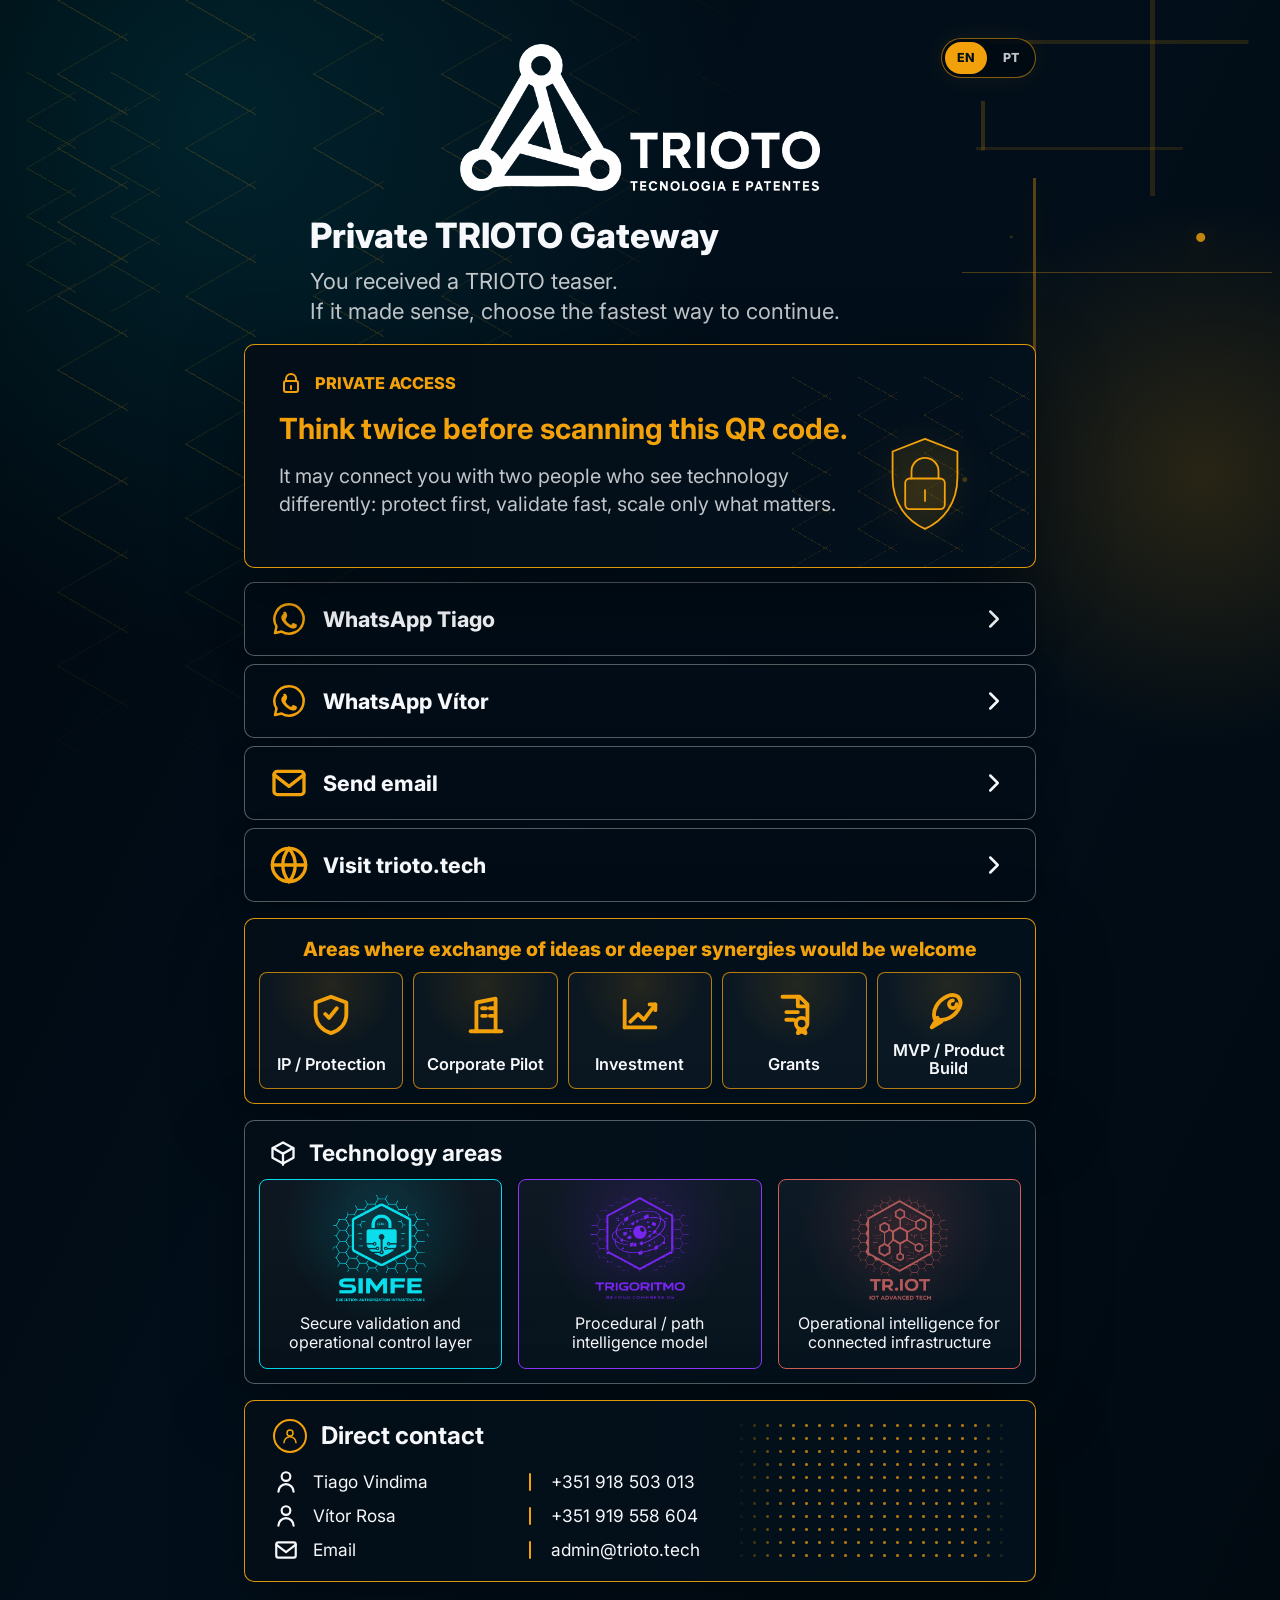
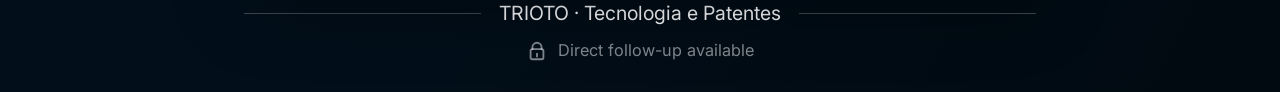
==== gateway/index.html @ 7d8ecd91 "Add private gateway page" ====
<!doctype html>
<html lang="en">
<head>
  <meta charset="utf-8">
  <meta name="viewport" content="width=device-width, initial-scale=1">
  <title>Private TRIOTO Gateway</title>
  <meta name="description" content="Private TRIOTO gateway for direct follow-up.">
  <meta name="robots" content="noindex, nofollow">

  <link rel="icon" href="/assets/favicon.svg" type="image/svg+xml">
  <link rel="icon" href="/assets/favicon-32.png" sizes="32x32">
  <link rel="icon" href="/assets/favicon-16.png" sizes="16x16">
  <link rel="apple-touch-icon" href="/assets/apple-touch-icon.png">

  <meta property="og:title" content="Private TRIOTO Gateway">
  <meta property="og:description" content="Private access for TRIOTO follow-up.">
  <meta property="og:type" content="website">
  <meta property="og:url" content="https://trioto.tech/gateway/">
  <meta property="og:image" content="https://trioto.tech/assets/logo-trioto-horizontal-official-black.png">
  <meta name="twitter:card" content="summary">
  <meta name="twitter:title" content="Private TRIOTO Gateway">
  <meta name="twitter:description" content="Private access for TRIOTO follow-up.">

  <link rel="preconnect" href="https://fonts.googleapis.com">
  <link rel="preconnect" href="https://fonts.gstatic.com" crossorigin>
  <link href="https://fonts.googleapis.com/css2?family=Inter:wght@400;500;600;700;800&display=swap" rel="stylesheet">
  <link rel="stylesheet" href="/assets/css/trioto-gateway.css?v=20260603r1">
</head>
<body>
  <main class="gateway-page" id="main">
    <div class="ambient ambient-left" aria-hidden="true"></div>
    <div class="ambient ambient-right" aria-hidden="true"></div>

    <section class="gateway-shell" aria-labelledby="gateway-title">
      <header class="gateway-hero">
        <div class="language-switch" aria-label="Language">
          <button class="language-option is-active" type="button" data-lang-option="en" aria-pressed="true">EN</button>
          <button class="language-option" type="button" data-lang-option="pt" aria-pressed="false">PT</button>
        </div>

        <a class="gateway-logo-link" href="https://trioto.tech/" aria-label="TRIOTO home">
          <img class="gateway-logo" src="/assets/logo-trioto-horizontal-official-black.png" alt="TRIOTO Tecnologia e Patentes">
        </a>

        <div class="hero-copy">
          <h1 id="gateway-title" data-i18n="title">Private TRIOTO Gateway</h1>
          <p data-i18n="leadLineOne">You received a TRIOTO teaser.</p>
          <p data-i18n="leadLineTwo">If it made sense, choose the fastest way to continue.</p>
        </div>
      </header>

      <section class="warning-panel" aria-labelledby="warning-title">
        <div class="warning-copy">
          <p class="section-kicker">
            <span class="icon icon-lock" aria-hidden="true">
              <svg viewBox="0 0 24 24" focusable="false">
                <path d="M7 10V8a5 5 0 0 1 10 0v2"></path>
                <rect x="5" y="10" width="14" height="11" rx="2"></rect>
                <path d="M12 15v3"></path>
              </svg>
            </span>
            <span data-i18n="privateAccess">Private access</span>
          </p>
          <h2 id="warning-title" data-i18n="warningTitle">Think twice before scanning this QR code.</h2>
          <p data-i18n="warningBody">It may connect you with two people who see technology differently: protect first, validate fast, scale only what matters.</p>
        </div>
        <div class="shield-mark" aria-hidden="true">
          <svg viewBox="0 0 120 120" focusable="false">
            <path d="M60 11 96 25v29c0 29-16 48-36 57-20-9-36-28-36-57V25l36-14Z"></path>
            <path d="M45 55v-8a15 15 0 0 1 30 0v8"></path>
            <rect x="38" y="55" width="44" height="34" rx="5"></rect>
            <path d="M60 68v12"></path>
          </svg>
        </div>
      </section>

      <nav class="action-list" aria-label="Private TRIOTO actions">
        <a class="action-row" href="https://wa.me/351918503013" target="_blank" rel="noopener" data-whatsapp="tiago">
          <span class="action-icon whatsapp-icon" aria-hidden="true">
            <svg viewBox="0 0 32 32" focusable="false">
              <path d="M16 4.25a11.7 11.7 0 0 0-10 17.76L4.8 27.2l5.32-1.16A11.7 11.7 0 1 0 16 4.25Z"></path>
              <path d="M11.4 10.8c.25-.58.54-.6.8-.6h.58c.2 0 .5.08.76.38.25.3.96 1.03.96 2.5s-.99 2.9-1.13 3.1c-.14.2-.2.38-.04.68.17.3.75 1.36 1.6 2.2 1.1 1.09 2.03 1.43 2.33 1.6.3.16.48.14.66-.08.18-.2.77-.87.98-1.17.2-.3.41-.25.7-.15.28.1 1.8.85 2.1 1 .31.15.52.23.6.36.07.13.07.76-.18 1.48-.24.72-1.45 1.38-2.03 1.43-.53.05-1.2.08-1.94-.12-.45-.12-1.02-.33-1.76-.65-3.1-1.34-5.13-4.46-5.28-4.67-.15-.2-1.26-1.67-1.26-3.18s.8-2.25 1.08-2.55c.28-.3.62-.38.82-.38Z"></path>
            </svg>
          </span>
          <span class="action-label" data-i18n="whatsappTiago">WhatsApp Tiago</span>
          <span class="action-arrow" aria-hidden="true">
            <svg viewBox="0 0 24 24" focusable="false"><path d="m9 18 6-6-6-6"></path></svg>
          </span>
        </a>

        <a class="action-row" href="https://wa.me/351919558604" target="_blank" rel="noopener" data-whatsapp="vitor">
          <span class="action-icon whatsapp-icon" aria-hidden="true">
            <svg viewBox="0 0 32 32" focusable="false">
              <path d="M16 4.25a11.7 11.7 0 0 0-10 17.76L4.8 27.2l5.32-1.16A11.7 11.7 0 1 0 16 4.25Z"></path>
              <path d="M11.4 10.8c.25-.58.54-.6.8-.6h.58c.2 0 .5.08.76.38.25.3.96 1.03.96 2.5s-.99 2.9-1.13 3.1c-.14.2-.2.38-.04.68.17.3.75 1.36 1.6 2.2 1.1 1.09 2.03 1.43 2.33 1.6.3.16.48.14.66-.08.18-.2.77-.87.98-1.17.2-.3.41-.25.7-.15.28.1 1.8.85 2.1 1 .31.15.52.23.6.36.07.13.07.76-.18 1.48-.24.72-1.45 1.38-2.03 1.43-.53.05-1.2.08-1.94-.12-.45-.12-1.02-.33-1.76-.65-3.1-1.34-5.13-4.46-5.28-4.67-.15-.2-1.26-1.67-1.26-3.18s.8-2.25 1.08-2.55c.28-.3.62-.38.82-.38Z"></path>
            </svg>
          </span>
          <span class="action-label" data-i18n="whatsappVitor">WhatsApp Vítor</span>
          <span class="action-arrow" aria-hidden="true">
            <svg viewBox="0 0 24 24" focusable="false"><path d="m9 18 6-6-6-6"></path></svg>
          </span>
        </a>

        <a class="action-row" href="mailto:admin@trioto.tech" data-email-link>
          <span class="action-icon" aria-hidden="true">
            <svg viewBox="0 0 24 24" focusable="false">
              <rect x="3" y="5" width="18" height="14" rx="2"></rect>
              <path d="m3 7 9 7 9-7"></path>
            </svg>
          </span>
          <span class="action-label" data-i18n="sendEmail">Send email</span>
          <span class="action-arrow" aria-hidden="true">
            <svg viewBox="0 0 24 24" focusable="false"><path d="m9 18 6-6-6-6"></path></svg>
          </span>
        </a>

        <a class="action-row" href="https://trioto.tech/" target="_blank" rel="noopener">
          <span class="action-icon" aria-hidden="true">
            <svg viewBox="0 0 24 24" focusable="false">
              <circle cx="12" cy="12" r="10"></circle>
              <path d="M2 12h20"></path>
              <path d="M12 2a15.3 15.3 0 0 1 0 20"></path>
              <path d="M12 2a15.3 15.3 0 0 0 0 20"></path>
            </svg>
          </span>
          <span class="action-label" data-i18n="visitSite">Visit trioto.tech</span>
          <span class="action-arrow" aria-hidden="true">
            <svg viewBox="0 0 24 24" focusable="false"><path d="m9 18 6-6-6-6"></path></svg>
          </span>
        </a>
      </nav>

      <section class="interest-panel" aria-labelledby="interest-title">
        <h2 id="interest-title" data-i18n="interestTitle">Areas where exchange of ideas or deeper synergies would be welcome</h2>
        <div class="interest-grid">
          <a class="interest-card" href="https://wa.me/351918503013" target="_blank" rel="noopener" data-interest-whatsapp="ip" aria-label="WhatsApp Tiago about IP / Protection">
            <svg viewBox="0 0 24 24" aria-hidden="true" focusable="false">
              <path d="M12 3 20 6v6c0 5-3.2 8.5-8 10-4.8-1.5-8-5-8-10V6l8-3Z"></path>
              <path d="m9 12 2 2 4-5"></path>
            </svg>
            <h3 data-i18n="interestIp">IP / Protection</h3>
          </a>
          <a class="interest-card" href="https://wa.me/351918503013" target="_blank" rel="noopener" data-interest-whatsapp="corporate" aria-label="WhatsApp Tiago about Corporate Pilot">
            <svg viewBox="0 0 24 24" aria-hidden="true" focusable="false">
              <path d="M4 21h16"></path>
              <path d="M7 21V6l10-2v17"></path>
              <path d="M10 9h2"></path>
              <path d="M10 13h2"></path>
              <path d="M14 9h2"></path>
              <path d="M14 13h2"></path>
            </svg>
            <h3 data-i18n="interestCorporate">Corporate Pilot</h3>
          </a>
          <a class="interest-card" href="https://wa.me/351918503013" target="_blank" rel="noopener" data-interest-whatsapp="investment" aria-label="WhatsApp Tiago about Investment">
            <svg viewBox="0 0 24 24" aria-hidden="true" focusable="false">
              <path d="M4 19V5"></path>
              <path d="M4 19h16"></path>
              <path d="M7 16l4-4 3 3 6-8"></path>
              <path d="M17 7h3v3"></path>
            </svg>
            <h3 data-i18n="interestInvestment">Investment</h3>
          </a>
          <a class="interest-card" href="https://wa.me/351918503013" target="_blank" rel="noopener" data-interest-whatsapp="grants" aria-label="WhatsApp Tiago about Grants">
            <svg viewBox="0 0 24 24" aria-hidden="true" focusable="false">
              <path d="M6 3h9l4 4v9"></path>
              <path d="M14 3v5h5"></path>
              <path d="M8 11h6"></path>
              <path d="M8 15h4"></path>
              <circle cx="16" cy="17" r="3"></circle>
              <path d="m14.7 19.7-.7 2.3 2-1 2 1-.7-2.3"></path>
            </svg>
            <h3 data-i18n="interestGrants">Grants</h3>
          </a>
          <a class="interest-card" href="https://wa.me/351918503013" target="_blank" rel="noopener" data-interest-whatsapp="mvp" aria-label="WhatsApp Tiago about MVP / Product Build">
            <svg viewBox="0 0 24 24" aria-hidden="true" focusable="false">
              <path d="M4.5 16.5c-1.3-4.3 1.6-9.4 6.3-11.6 1.9-.9 4-.9 5.7 0 1.6 1.6 1.9 3.7 1 5.6-2.2 4.8-7.4 7.7-11.7 6.4Z"></path>
              <path d="M14 7a2 2 0 1 0 2 2"></path>
              <path d="M6 16 3 21l5-3"></path>
            </svg>
            <h3 data-i18n="interestMvp">MVP / Product Build</h3>
          </a>
        </div>
      </section>

      <section class="technology-panel" aria-labelledby="technology-title">
        <h2 id="technology-title">
          <span class="icon" aria-hidden="true">
            <svg viewBox="0 0 24 24" focusable="false">
              <path d="m21 16-9 5-9-5V8l9-5 9 5v8Z"></path>
              <path d="m3.3 7.6 8.7 5 8.7-5"></path>
              <path d="M12 22V12"></path>
            </svg>
          </span>
          <span data-i18n="technologyTitle">Technology areas</span>
        </h2>
        <div class="technology-grid">
          <article class="technology-card simfe-card">
            <img src="/assets/logo-simfe-official.png" alt="SIMFE">
            <p data-i18n="simfeBody">Secure validation and operational control layer</p>
          </article>
          <article class="technology-card trigoritmo-card">
            <img src="/assets/logo-trigoritmo-official.png" alt="TRIGORITMO">
            <p data-i18n="trigoritmoBody">Procedural / path intelligence model</p>
          </article>
          <article class="technology-card triot-card">
            <img src="/assets/logo-triot-official.png" alt="TR.IOT">
            <p data-i18n="triotBody">Operational intelligence for connected infrastructure</p>
          </article>
        </div>
      </section>

      <section class="contact-panel" aria-labelledby="contact-title">
        <div class="contact-content">
          <h2 id="contact-title">
            <span class="contact-title-icon" aria-hidden="true">
              <svg viewBox="0 0 24 24" focusable="false">
                <circle cx="12" cy="8" r="4"></circle>
                <path d="M4 21a8 8 0 0 1 16 0"></path>
              </svg>
            </span>
            <span data-i18n="directContact">Direct contact</span>
          </h2>
          <dl class="contact-list">
            <div>
              <dt>
                <svg viewBox="0 0 24 24" aria-hidden="true" focusable="false">
                  <circle cx="12" cy="7" r="4"></circle>
                  <path d="M5 21a7 7 0 0 1 14 0"></path>
                </svg>
                Tiago Vindima
              </dt>
              <dd><a href="tel:+351918503013">+351 918 503 013</a></dd>
            </div>
            <div>
              <dt>
                <svg viewBox="0 0 24 24" aria-hidden="true" focusable="false">
                  <circle cx="12" cy="7" r="4"></circle>
                  <path d="M5 21a7 7 0 0 1 14 0"></path>
                </svg>
                Vítor Rosa
              </dt>
              <dd><a href="tel:+351919558604">+351 919 558 604</a></dd>
            </div>
            <div>
              <dt>
                <svg viewBox="0 0 24 24" aria-hidden="true" focusable="false">
                  <rect x="3" y="5" width="18" height="14" rx="2"></rect>
                  <path d="m3 7 9 7 9-7"></path>
                </svg>
                Email
              </dt>
              <dd><a href="mailto:admin@trioto.tech">admin@trioto.tech</a></dd>
            </div>
          </dl>
        </div>
        <div class="contact-pattern" aria-hidden="true"></div>
      </section>

      <footer class="gateway-footer">
        <div class="footer-line" aria-hidden="true"></div>
        <p>TRIOTO <span>&middot;</span> <span data-i18n="footerCompany">Tecnologia e Patentes</span></p>
        <div class="footer-line" aria-hidden="true"></div>
        <small>
          <svg viewBox="0 0 24 24" aria-hidden="true" focusable="false">
            <path d="M7 10V8a5 5 0 0 1 10 0v2"></path>
            <rect x="5" y="10" width="14" height="11" rx="2"></rect>
            <path d="M12 15v3"></path>
          </svg>
          <span data-i18n="footerFollowUp">Direct follow-up available</span>
        </small>
      </footer>
    </section>
  </main>

  <script src="/assets/js/trioto-gateway.js?v=20260603r1" defer></script>
</body>
</html>
---- assets/css/trioto-gateway.css ----
:root {
  --gateway-bg: #020b13;
  --gateway-panel: rgba(3, 16, 27, 0.74);
  --gateway-panel-strong: rgba(5, 20, 32, 0.9);
  --gateway-text: #f7f8fb;
  --gateway-muted: rgba(247, 248, 251, 0.78);
  --gateway-faint: rgba(247, 248, 251, 0.52);
  --gateway-border: rgba(255, 255, 255, 0.33);
  --gateway-border-soft: rgba(255, 255, 255, 0.18);
  --gateway-amber: #f2a10b;
  --gateway-amber-soft: rgba(242, 161, 11, 0.14);
  --gateway-cyan: #00d9ee;
  --gateway-purple: #8f35ff;
  --gateway-red: #d75d56;
  --gateway-radius: 10px;
  --gateway-radius-tight: 8px;
  --gateway-shadow: 0 22px 70px rgba(0, 0, 0, 0.36);
}

* {
  box-sizing: border-box;
}

html {
  min-height: 100%;
  background: var(--gateway-bg);
  scroll-behavior: smooth;
}

body {
  min-height: 100%;
  margin: 0;
  font-family: "Inter", "Segoe UI", "Helvetica Neue", Arial, sans-serif;
  color: var(--gateway-text);
  background: var(--gateway-bg);
  line-height: 1.4;
}

img {
  display: block;
  max-width: 100%;
  height: auto;
}

a {
  color: inherit;
}

button,
a {
  -webkit-tap-highlight-color: transparent;
}

.gateway-page {
  position: relative;
  min-height: 100vh;
  overflow: hidden;
  padding: 38px 18px 0;
  background:
    radial-gradient(circle at 79% 14%, rgba(242, 161, 11, 0.18) 0 1px, transparent 2px),
    radial-gradient(circle at 94% 28%, rgba(242, 161, 11, 0.16), transparent 16%),
    radial-gradient(circle at 17% 7%, rgba(0, 217, 238, 0.12), transparent 28%),
    linear-gradient(115deg, rgba(0, 7, 13, 0.98), rgba(2, 15, 27, 0.98) 45%, rgba(1, 10, 17, 1));
}

.gateway-page::before {
  content: "";
  position: absolute;
  inset: 0;
  pointer-events: none;
  opacity: 0.52;
  background:
    linear-gradient(30deg, transparent 0 72%, rgba(242, 161, 11, 0.28) 72% 73%, transparent 73%),
    linear-gradient(150deg, transparent 0 72%, rgba(242, 161, 11, 0.16) 72% 73%, transparent 73%);
  background-size: 128px 74px;
  -webkit-mask-image: radial-gradient(circle at 8% 8%, #000 0 18%, transparent 34%);
  mask-image: radial-gradient(circle at 8% 8%, #000 0 18%, transparent 34%);
}

.gateway-page::after {
  content: "";
  position: absolute;
  top: -70px;
  right: -86px;
  width: 470px;
  height: 380px;
  pointer-events: none;
  opacity: 0.55;
  background:
    linear-gradient(90deg, transparent 0 18%, rgba(242, 161, 11, 0.36) 18% 19%, transparent 19% 100%),
    linear-gradient(0deg, transparent 0 42%, rgba(242, 161, 11, 0.24) 42% 43%, transparent 43% 100%),
    linear-gradient(90deg, transparent 0 54%, rgba(242, 161, 11, 0.28) 54% 55%, transparent 55% 100%),
    linear-gradient(0deg, transparent 0 70%, rgba(242, 161, 11, 0.26) 70% 71%, transparent 71% 100%);
  clip-path: polygon(20% 17%, 93% 17%, 93% 27%, 75% 27%, 75% 38%, 96% 38%, 96% 48%, 61% 48%, 61% 60%, 87% 60%, 87% 70%, 38% 70%, 38% 58%, 17% 58%, 17% 45%, 35% 45%, 35% 33%, 20% 33%);
}

.ambient {
  position: absolute;
  pointer-events: none;
}

.ambient-left {
  top: 72px;
  left: -8px;
  width: 170px;
  height: 240px;
  opacity: 0.36;
  background:
    linear-gradient(30deg, transparent 0 70%, rgba(242, 161, 11, 0.42) 70% 71%, transparent 71%),
    linear-gradient(150deg, transparent 0 70%, rgba(242, 161, 11, 0.28) 70% 71%, transparent 71%);
  background-size: 84px 48px;
}

.ambient-right {
  right: 8px;
  top: 178px;
  width: 310px;
  height: 180px;
  opacity: 0.8;
  background:
    radial-gradient(circle at 77% 33%, var(--gateway-amber) 0 4px, transparent 5px),
    linear-gradient(90deg, transparent 0 23%, rgba(242, 161, 11, 0.44) 23% 24%, transparent 24%),
    linear-gradient(0deg, transparent 0 47%, rgba(242, 161, 11, 0.38) 47% 48%, transparent 48%);
  filter: drop-shadow(0 0 14px rgba(242, 161, 11, 0.36));
}

.gateway-shell {
  position: relative;
  z-index: 1;
  width: min(100%, 792px);
  margin: 0 auto;
  padding: 0 0 30px;
}

.gateway-hero {
  position: relative;
  padding-top: 6px;
}

.language-switch {
  position: absolute;
  top: 0;
  right: 0;
  display: inline-grid;
  grid-template-columns: repeat(2, 1fr);
  gap: 3px;
  padding: 3px;
  border: 1px solid rgba(242, 161, 11, 0.55);
  border-radius: 999px;
  background: rgba(1, 10, 18, 0.78);
  box-shadow: 0 0 24px rgba(242, 161, 11, 0.08);
}

.language-option {
  min-width: 42px;
  min-height: 32px;
  border: 0;
  border-radius: 999px;
  color: var(--gateway-muted);
  background: transparent;
  font: inherit;
  font-size: 0.78rem;
  font-weight: 800;
  cursor: pointer;
}

.language-option.is-active {
  color: #06111c;
  background: var(--gateway-amber);
}

.gateway-logo-link {
  display: block;
  width: 360px;
  max-width: calc(100% - 120px);
  margin: 0 auto 26px;
  text-decoration: none;
}

.gateway-logo {
  width: 100%;
  filter: invert(1) brightness(1.05);
}

.hero-copy {
  margin-left: 66px;
  max-width: 720px;
}

.hero-copy h1 {
  margin: 0 0 12px;
  font-size: 2.18rem;
  line-height: 1.08;
  letter-spacing: 0;
  font-weight: 800;
}

.hero-copy p {
  margin: 0;
  color: var(--gateway-muted);
  font-size: 1.38rem;
  line-height: 1.34;
  font-weight: 400;
}

.warning-panel,
.interest-panel,
.technology-panel,
.contact-panel {
  position: relative;
  border: 1px solid rgba(242, 161, 11, 0.92);
  border-radius: var(--gateway-radius);
  background:
    linear-gradient(90deg, rgba(3, 14, 23, 0.98), rgba(3, 18, 30, 0.78)),
    var(--gateway-panel);
  box-shadow: var(--gateway-shadow);
}

.warning-panel {
  min-height: 224px;
  margin-top: 18px;
  padding: 26px 32px 24px 34px;
  overflow: hidden;
}

.warning-panel::after {
  content: "";
  position: absolute;
  right: 0;
  bottom: 0;
  width: 270px;
  height: 190px;
  opacity: 0.32;
  background:
    linear-gradient(30deg, transparent 0 70%, rgba(242, 161, 11, 0.55) 70% 71%, transparent 71%),
    linear-gradient(150deg, transparent 0 70%, rgba(242, 161, 11, 0.34) 70% 71%, transparent 71%),
    radial-gradient(circle at 74% 54%, rgba(242, 161, 11, 0.8) 0 2px, transparent 3px);
  background-size: 66px 38px, 66px 38px, 100% 100%;
}

.section-kicker {
  display: flex;
  align-items: center;
  gap: 12px;
  margin: 0 0 18px;
  color: var(--gateway-amber);
  font-size: 1.02rem;
  font-weight: 800;
  text-transform: uppercase;
}

.icon,
.action-icon,
.action-arrow,
.contact-title-icon {
  display: inline-flex;
  align-items: center;
  justify-content: center;
  flex: 0 0 auto;
}

svg {
  width: 100%;
  height: 100%;
  fill: none;
  stroke: currentColor;
  stroke-width: 2;
  stroke-linecap: round;
  stroke-linejoin: round;
}

.icon-lock {
  width: 24px;
  height: 24px;
}

.warning-copy h2 {
  margin: 0 0 16px;
  color: var(--gateway-amber);
  font-size: 1.82rem;
  line-height: 1.12;
  letter-spacing: 0;
}

.warning-copy p:last-child {
  max-width: 590px;
  margin: 0;
  color: var(--gateway-muted);
  font-size: 1.24rem;
  line-height: 1.42;
}

.shield-mark {
  position: absolute;
  right: 56px;
  bottom: 30px;
  z-index: 1;
  width: 108px;
  height: 108px;
  color: var(--gateway-amber);
  filter: drop-shadow(0 0 18px rgba(242, 161, 11, 0.32));
}

.shield-mark svg path:first-child,
.shield-mark svg rect {
  fill: rgba(242, 161, 11, 0.08);
}

.action-list {
  display: grid;
  gap: 8px;
  margin: 14px 0 16px;
}

.action-row {
  display: grid;
  grid-template-columns: 54px minmax(0, 1fr) 34px;
  align-items: center;
  min-height: 74px;
  padding: 0 22px 0 24px;
  color: var(--gateway-text);
  text-decoration: none;
  border: 1px solid var(--gateway-border);
  border-radius: var(--gateway-radius);
  background: rgba(2, 13, 23, 0.82);
  box-shadow: 0 12px 30px rgba(0, 0, 0, 0.24);
  transition: border-color 160ms ease, background-color 160ms ease, transform 160ms ease;
}

.action-row:hover,
.action-row:focus-visible {
  border-color: rgba(242, 161, 11, 0.88);
  background: rgba(6, 23, 36, 0.95);
  transform: translateY(-1px);
}

.action-row:focus-visible,
.language-option:focus-visible {
  outline: 3px solid rgba(242, 161, 11, 0.38);
  outline-offset: 3px;
}

.action-icon {
  width: 40px;
  height: 40px;
  color: var(--gateway-amber);
}

.whatsapp-icon svg path:first-child {
  fill: none;
}

.whatsapp-icon svg path:last-child {
  fill: currentColor;
  stroke: none;
}

.action-label {
  min-width: 0;
  overflow-wrap: anywhere;
  font-size: 1.34rem;
  font-weight: 760;
  letter-spacing: 0;
}

.action-arrow {
  width: 30px;
  height: 30px;
  color: var(--gateway-text);
}

.interest-panel {
  padding: 18px 14px 14px;
}

.interest-panel h2 {
  margin: 0 0 10px;
  color: var(--gateway-amber);
  text-align: center;
  font-size: 1.22rem;
  line-height: 1.25;
  letter-spacing: 0;
  font-weight: 800;
}

.interest-grid {
  display: grid;
  grid-template-columns: repeat(5, minmax(0, 1fr));
  gap: 10px;
}

.interest-card {
  display: grid;
  place-items: center;
  min-height: 116px;
  padding: 14px 8px 10px;
  text-align: center;
  color: inherit;
  text-decoration: none;
  border: 1px solid rgba(242, 161, 11, 0.74);
  border-radius: var(--gateway-radius-tight);
  background:
    radial-gradient(circle at 50% 10%, rgba(242, 161, 11, 0.11), transparent 50%),
    rgba(255, 255, 255, 0.035);
  cursor: pointer;
  transition: border-color 160ms ease, background-color 160ms ease, transform 160ms ease;
}

.interest-card:hover,
.interest-card:focus-visible {
  border-color: var(--gateway-amber);
  background:
    radial-gradient(circle at 50% 10%, rgba(242, 161, 11, 0.18), transparent 54%),
    rgba(255, 255, 255, 0.055);
  transform: translateY(-1px);
}

.interest-card:focus-visible {
  outline: 3px solid rgba(242, 161, 11, 0.36);
  outline-offset: 3px;
}

.interest-card svg {
  width: 46px;
  height: 46px;
  margin-bottom: 8px;
  color: var(--gateway-amber);
}

.interest-card h3 {
  margin: 0;
  color: var(--gateway-text);
  font-size: 1.02rem;
  line-height: 1.14;
  font-weight: 600;
  letter-spacing: 0;
}

.technology-panel {
  margin-top: 16px;
  padding: 18px 14px 14px;
  border-color: var(--gateway-border);
}

.technology-panel h2 {
  display: flex;
  align-items: center;
  gap: 12px;
  margin: 0 0 12px 10px;
  font-size: 1.42rem;
  line-height: 1.2;
  letter-spacing: 0;
}

.technology-panel .icon {
  width: 28px;
  height: 28px;
  color: var(--gateway-text);
}

.technology-grid {
  display: grid;
  grid-template-columns: repeat(3, minmax(0, 1fr));
  gap: 16px;
}

.technology-card {
  display: grid;
  grid-template-rows: 1fr auto;
  min-height: 188px;
  padding: 12px 12px 15px;
  border: 1px solid var(--card-accent);
  border-radius: var(--gateway-radius-tight);
  background:
    radial-gradient(circle at 50% 24%, color-mix(in srgb, var(--card-accent) 17%, transparent), transparent 52%),
    linear-gradient(180deg, rgba(255, 255, 255, 0.045), rgba(255, 255, 255, 0.015));
  overflow: hidden;
}

.technology-card img {
  align-self: center;
  justify-self: center;
  width: min(100%, 190px);
  max-height: 112px;
  object-fit: contain;
}

.technology-card p {
  margin: 10px 4px 0;
  color: var(--gateway-text);
  text-align: center;
  font-size: 1rem;
  line-height: 1.22;
}

.simfe-card {
  --card-accent: var(--gateway-cyan);
}

.trigoritmo-card {
  --card-accent: var(--gateway-purple);
}

.triot-card {
  --card-accent: var(--gateway-red);
}

.contact-panel {
  display: grid;
  grid-template-columns: minmax(0, 1fr) 272px;
  gap: 20px;
  margin-top: 16px;
  padding: 18px 28px;
  overflow: hidden;
}

.contact-content {
  position: relative;
  z-index: 1;
}

.contact-panel h2 {
  display: flex;
  align-items: center;
  gap: 14px;
  margin: 0 0 16px;
  font-size: 1.52rem;
  line-height: 1.1;
  letter-spacing: 0;
}

.contact-title-icon {
  width: 34px;
  height: 34px;
  color: var(--gateway-amber);
  border: 2px solid currentColor;
  border-radius: 50%;
  padding: 6px;
}

.contact-list {
  display: grid;
  gap: 8px;
  margin: 0;
}

.contact-list div {
  display: grid;
  grid-template-columns: minmax(0, 240px) minmax(0, 1fr);
  align-items: center;
  gap: 16px;
}

.contact-list dt,
.contact-list dd {
  min-width: 0;
  margin: 0;
}

.contact-list dt {
  display: flex;
  align-items: center;
  gap: 14px;
  color: var(--gateway-text);
  font-size: 1.08rem;
}

.contact-list dt svg {
  flex: 0 0 auto;
  width: 26px;
  height: 26px;
}

.contact-list dd {
  position: relative;
  padding-left: 22px;
  color: var(--gateway-text);
  font-size: 1.08rem;
}

.contact-list dd::before {
  content: "";
  position: absolute;
  left: 0;
  top: 0.18em;
  bottom: 0.18em;
  width: 2px;
  border-radius: 999px;
  background: var(--gateway-amber);
}

.contact-list a {
  text-decoration: none;
}

.contact-list a:hover,
.contact-list a:focus-visible {
  color: var(--gateway-amber);
}

.contact-list a:focus-visible {
  outline: 3px solid rgba(242, 161, 11, 0.32);
  outline-offset: 3px;
}

.contact-pattern {
  align-self: stretch;
  min-height: 124px;
  opacity: 0.9;
  background-image: radial-gradient(circle, rgba(242, 161, 11, 0.8) 0 1px, transparent 2px);
  background-size: 13px 13px;
  -webkit-mask-image: linear-gradient(90deg, transparent, #000 22%, #000 88%, transparent);
  mask-image: linear-gradient(90deg, transparent, #000 22%, #000 88%, transparent);
}

.gateway-footer {
  display: grid;
  grid-template-columns: 1fr auto 1fr;
  align-items: center;
  gap: 18px;
  margin-top: 18px;
  color: var(--gateway-muted);
  text-align: center;
}

.footer-line {
  height: 1px;
  background: rgba(255, 255, 255, 0.24);
}

.gateway-footer p {
  margin: 0;
  color: var(--gateway-text);
  font-size: 1.22rem;
  white-space: nowrap;
}

.gateway-footer small {
  grid-column: 1 / -1;
  display: inline-flex;
  align-items: center;
  justify-content: center;
  gap: 10px;
  margin-top: -6px;
  color: var(--gateway-faint);
  font-size: 1.02rem;
}

.gateway-footer small svg {
  width: 22px;
  height: 22px;
}

@media (max-width: 820px) {
  .gateway-page {
    padding: 24px 14px 0;
  }

  .gateway-logo-link {
    width: 340px;
    max-width: calc(100% - 104px);
    margin-bottom: 34px;
  }

  .hero-copy {
    margin-left: 18px;
  }

  .hero-copy h1 {
    font-size: 1.72rem;
  }

  .hero-copy p {
    font-size: 1.08rem;
  }

  .warning-panel {
    grid-template-columns: 1fr;
    min-height: 0;
    padding: 24px 20px;
  }

  .warning-copy h2 {
    font-size: 1.62rem;
  }

  .warning-copy p:last-child {
    font-size: 1.08rem;
  }

  .shield-mark {
    display: none;
  }

  .interest-grid {
    grid-template-columns: repeat(2, minmax(0, 1fr));
  }

  .interest-card:last-child {
    grid-column: 1 / -1;
  }

  .technology-grid,
  .contact-panel {
    grid-template-columns: 1fr;
  }

  .technology-card {
    min-height: 186px;
  }

  .contact-pattern {
    display: none;
  }
}

@media (max-width: 560px) {
  .gateway-page::after,
  .ambient-right {
    display: none;
  }

  .gateway-shell {
    padding-bottom: 22px;
  }

  .language-switch {
    position: relative;
    top: auto;
    right: auto;
    width: max-content;
    margin: 0 0 22px auto;
  }

  .gateway-logo-link {
    width: 260px;
    max-width: 100%;
    margin-bottom: 26px;
  }

  .hero-copy {
    margin-left: 0;
  }

  .warning-panel {
    margin-top: 26px;
  }

  .section-kicker {
    font-size: 0.88rem;
  }

  .action-row {
    grid-template-columns: 44px minmax(0, 1fr) 26px;
    min-height: 66px;
    padding: 0 14px;
  }

  .action-icon {
    width: 34px;
    height: 34px;
  }

  .action-label {
    font-size: 1.08rem;
  }

  .interest-panel h2 {
    text-align: left;
    font-size: 1.04rem;
  }

  .interest-grid {
    gap: 8px;
  }

  .interest-card {
    min-height: 106px;
  }

  .interest-card h3 {
    font-size: 0.9rem;
  }

  .technology-panel h2,
  .contact-panel h2 {
    margin-left: 0;
    font-size: 1.22rem;
  }

  .technology-grid {
    gap: 10px;
  }

  .contact-panel {
    padding: 18px 16px;
  }

  .contact-list div {
    grid-template-columns: 1fr;
    gap: 4px;
  }

  .contact-list dd {
    padding-left: 40px;
  }

  .contact-list dd::before {
    left: 28px;
  }

  .gateway-footer {
    grid-template-columns: 1fr;
    gap: 8px;
  }

  .footer-line {
    display: none;
  }

  .gateway-footer p {
    font-size: 1rem;
    white-space: normal;
  }

  .gateway-footer small {
    margin-top: 0;
    font-size: 0.9rem;
  }
}

@media (prefers-reduced-motion: reduce) {
  *,
  *::before,
  *::after {
    transition-duration: 0.01ms !important;
    scroll-behavior: auto !important;
  }
}
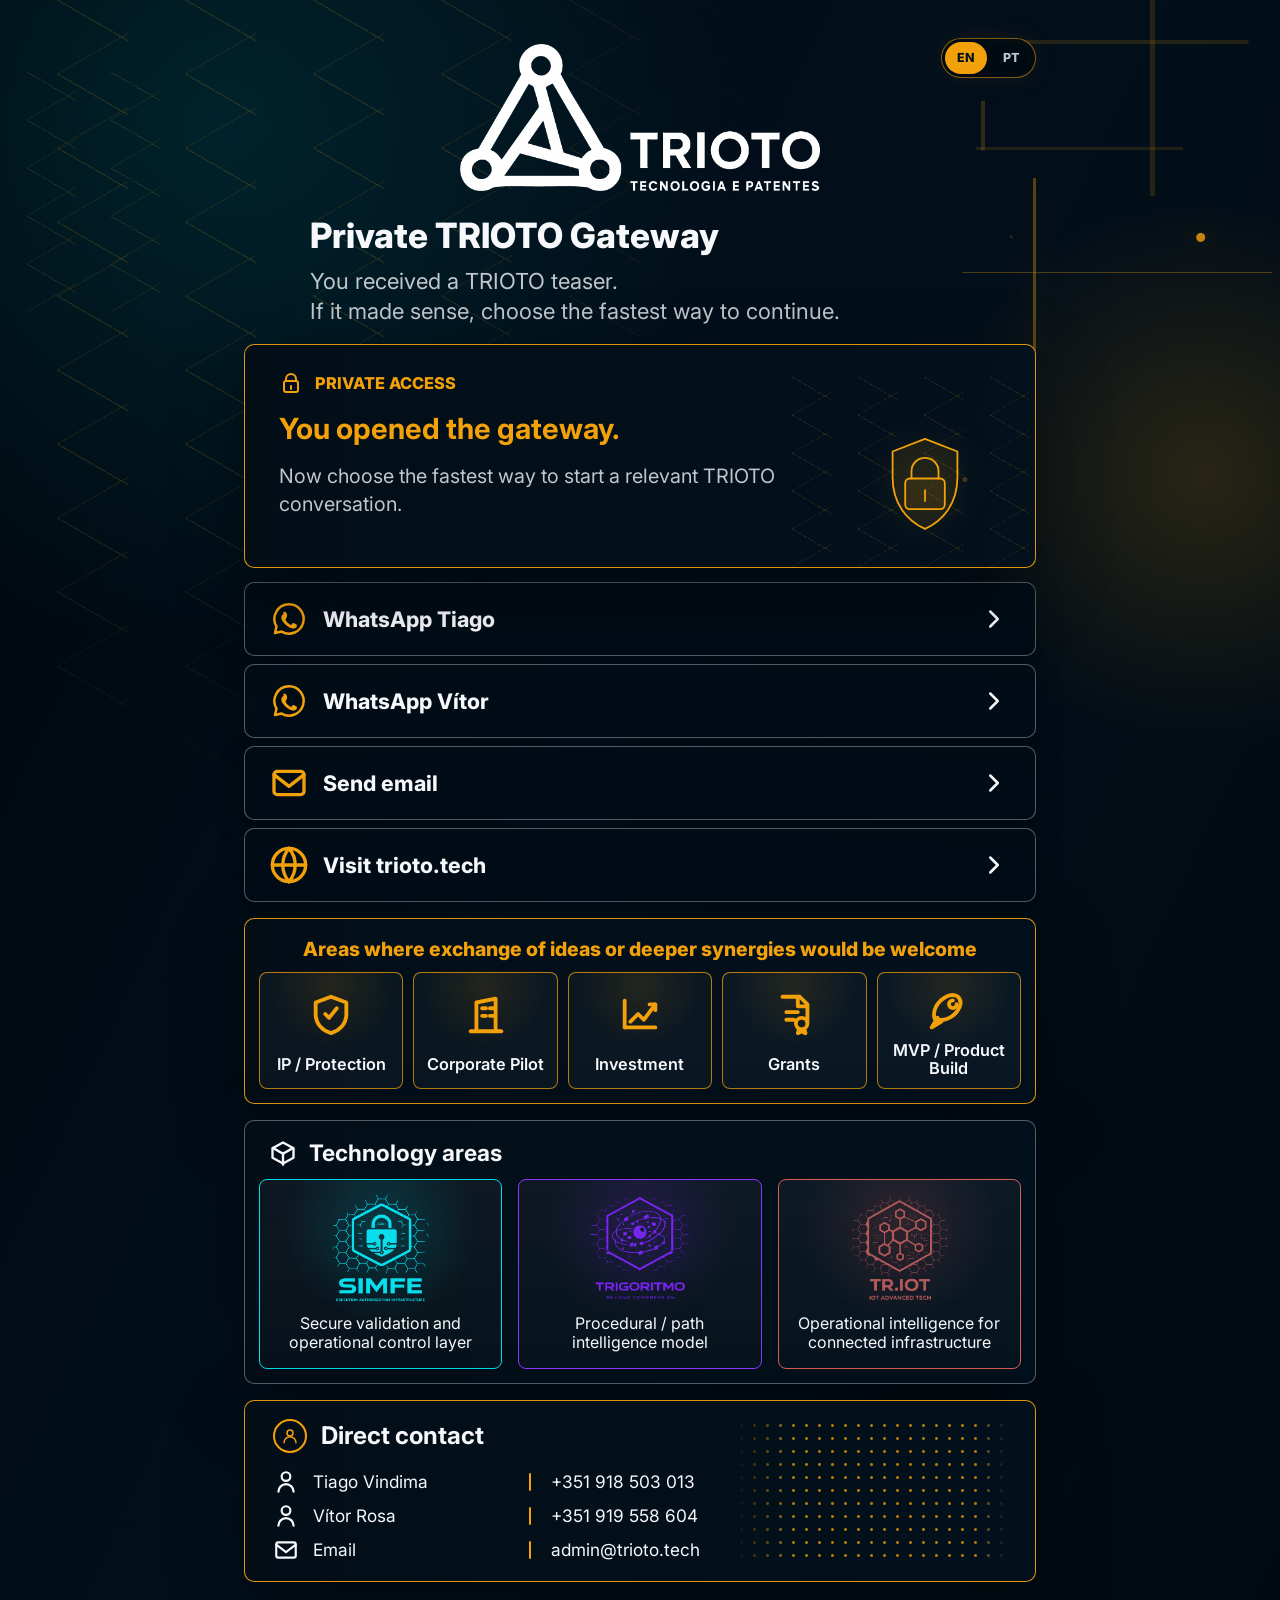
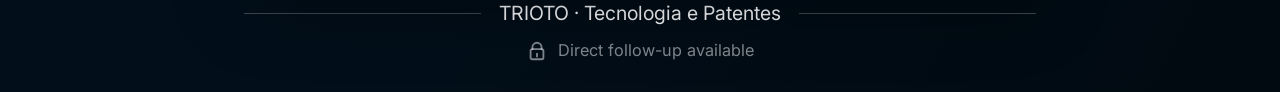
==== commit 0d285c76: "Update gateway opening copy" ====
--- a/gateway/index.html
+++ b/gateway/index.html
@@ -61,8 +61,8 @@
             </span>
             <span data-i18n="privateAccess">Private access</span>
           </p>
-          <h2 id="warning-title" data-i18n="warningTitle">Think twice before scanning this QR code.</h2>
-          <p data-i18n="warningBody">It may connect you with two people who see technology differently: protect first, validate fast, scale only what matters.</p>
+          <h2 id="warning-title" data-i18n="warningTitle">You opened the gateway.</h2>
+          <p data-i18n="warningBody">Now choose the fastest way to start a relevant TRIOTO conversation.</p>
         </div>
         <div class="shield-mark" aria-hidden="true">
           <svg viewBox="0 0 120 120" focusable="false">
@@ -272,6 +272,6 @@
     </section>
   </main>
 
-  <script src="/assets/js/trioto-gateway.js?v=20260603r1" defer></script>
+  <script src="/assets/js/trioto-gateway.js?v=20260603r2" defer></script>
 </body>
 </html>
